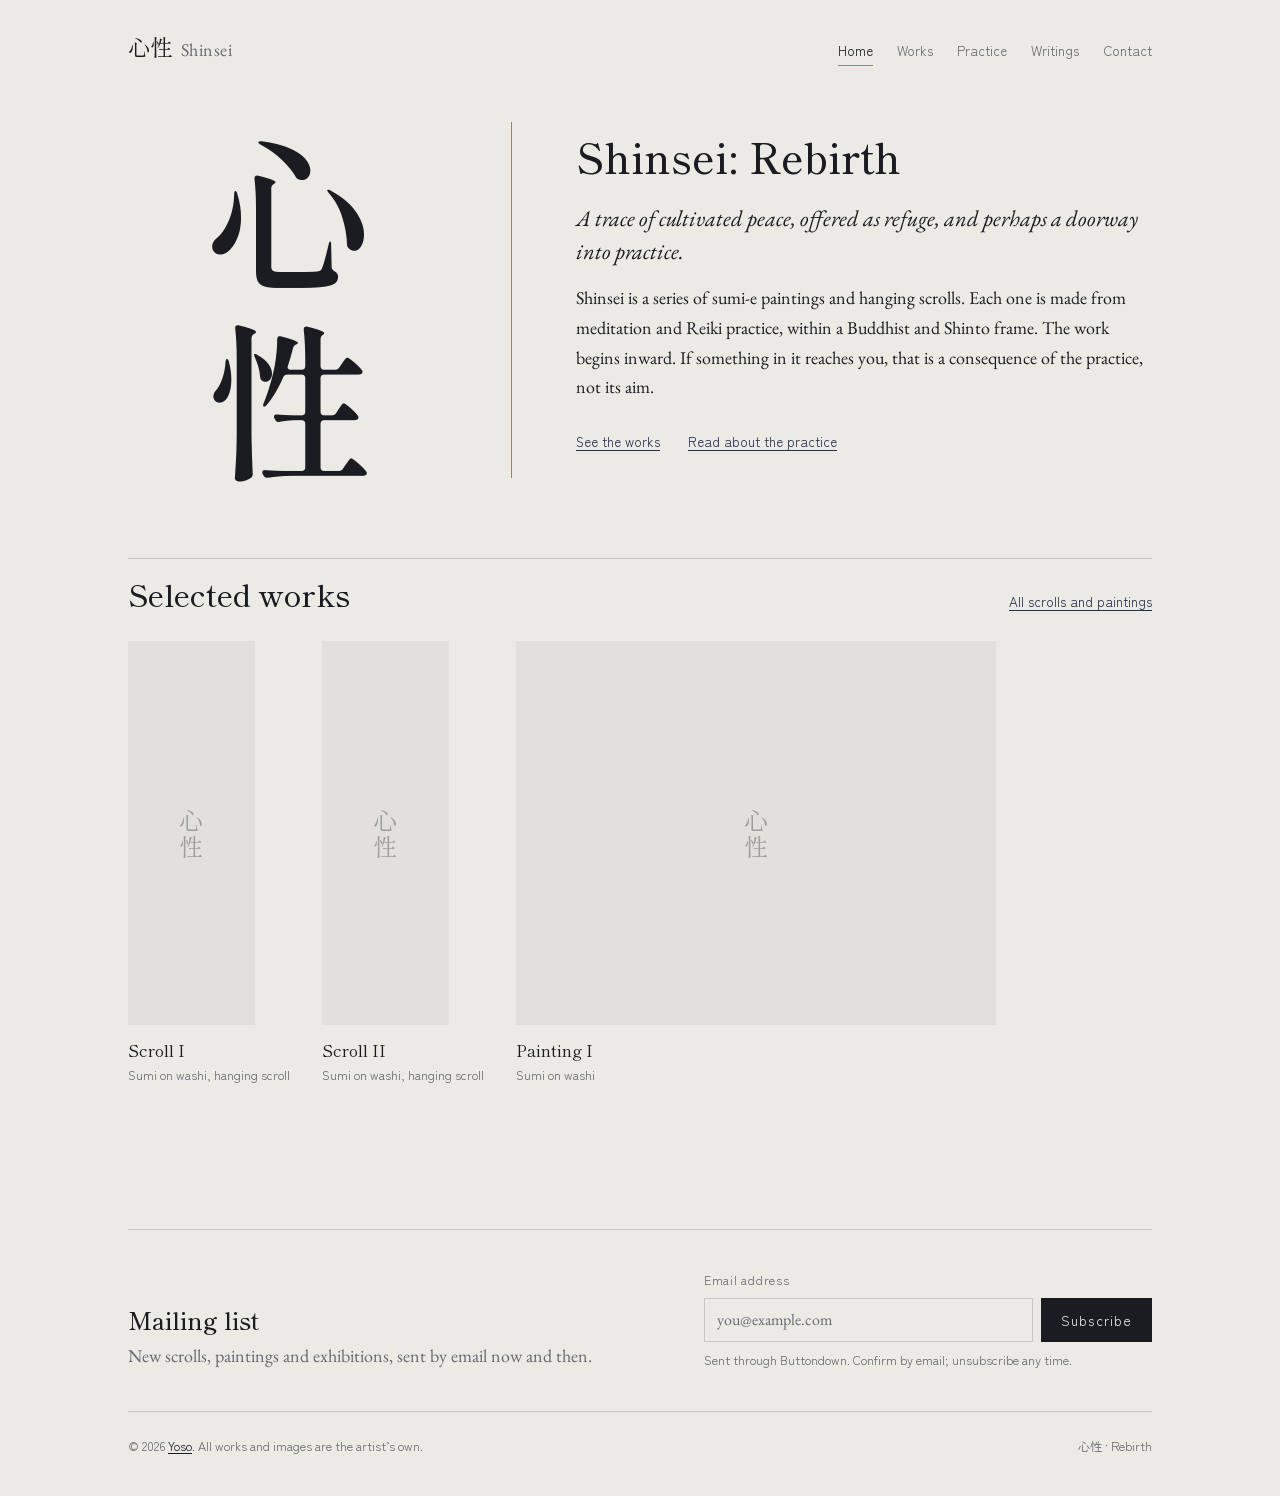
==== index.html @ e30cd028 "Mailing list: add a sign-up form to every page (tagged shinsei) Co-Authored-By: Claude Opus 5.5 <nor" ====
<!doctype html>
<html lang="en">
<head>
<meta charset="utf-8">
<meta name="viewport" content="width=device-width, initial-scale=1, viewport-fit=cover">
<title>Shinsei 心性</title>
<meta name="claude:viewport-fit-sides" content="cover">
<meta name="description" content="Shinsei 心性: sumi-e paintings and hanging scrolls by Yoso, made as a trace of meditation practice.">
<meta property="og:title" content="Shinsei 心性">
<meta property="og:description" content="Shinsei 心性: sumi-e paintings and hanging scrolls by Yoso, made as a trace of meditation practice.">
<link rel="icon" href="assets/favicon.svg" type="image/svg+xml">
<link rel="preconnect" href="https://fonts.googleapis.com">
<link rel="preconnect" href="https://fonts.gstatic.com" crossorigin>
<link rel="stylesheet" href="https://fonts.googleapis.com/css2?family=EB+Garamond:ital,wght@0,400;0,500;1,400&family=Shippori+Mincho+B1:wght@500;600&family=Zen+Kaku+Gothic+New:wght@400&display=swap">
<link rel="stylesheet" href="assets/site.css">
</head>
<body>
<div class="page">
<header class="site-header">
  <a class="mark" href="index.html">心性<span>Shinsei</span></a>
  <nav class="site-nav" aria-label="Main">
<a href="index.html" aria-current="page">Home</a>
<a href="works.html">Works</a>
<a href="practice.html">Practice</a>
<a href="writings.html">Writings</a>
<a href="contact.html">Contact</a>
  </nav>
</header>
<main>

<section class="hero" aria-labelledby="hero-title">
  <p class="hero-kanji" lang="ja" aria-label="心性"><span aria-hidden="true">心</span><span aria-hidden="true">性</span></p>
  <span class="kindei" aria-hidden="true"></span>
  <div class="hero-text">
    <h1 id="hero-title">Shinsei: Rebirth</h1>
    <p class="essence">A trace of cultivated peace, offered as refuge, and perhaps a doorway into practice.</p>
    <p>Shinsei is a series of sumi-e paintings and hanging scrolls. Each one is made from meditation and Reiki practice, within a Buddhist and Shinto frame. The work begins inward. If something in it reaches you, that is a consequence of the practice, not its aim.</p>
    <div class="hero-links">
      <a href="works.html">See the works</a>
      <a href="practice.html">Read about the practice</a>
    </div>
  </div>
</section>

<section class="section" aria-labelledby="selected">
  <div class="section-head">
    <h2 id="selected">Selected works</h2>
    <p><a href="works.html">All scrolls and paintings</a></p>
  </div>
  <div class="works-row" data-works="home"></div>
</section>

</main>
<!-- Mailing list: one Buttondown list for all Yoso sites; the hidden tag records that the sign-up came from Shinsei. -->
<section class="mailing-list" aria-labelledby="list-h">
  <div>
    <h2 id="list-h">Mailing list</h2>
    <p>New scrolls, paintings and exhibitions, sent by email now and then.</p>
  </div>
  <form action="https://buttondown.com/api/emails/embed-subscribe/yoso" method="post" target="_blank">
    <label for="list-email">Email address</label>
    <div class="list-row">
      <input id="list-email" name="email" type="email" autocomplete="email" placeholder="you@example.com" required>
      <button type="submit">Subscribe</button>
    </div>
    <input type="hidden" name="tag" value="shinsei">
    <input type="hidden" name="embed" value="1">
    <p class="list-note">Sent through Buttondown. Confirm by email; unsubscribe any time.</p>
  </form>
</section>
<footer class="site-footer">
  <p>&copy; 2026 <a class="hub-link" href="https://hub.yoso.one">Yoso</a>. All works and images are the artist&rsquo;s own.</p>
  <p>心性 &middot; Rebirth</p>
</footer>
</div>
<dialog class="viewer" id="viewer" aria-label="Work viewer">
  <div class="viewer-inner">
    <button type="button" class="viewer-close">Close</button>
    <div class="viewer-stage"></div>
    <div class="viewer-caption">
      <span class="work-title"></span>
      <p class="viewer-meta"></p>
      <p class="viewer-note" hidden></p>
    </div>
  </div>
</dialog>
<script src="assets/works.js"></script>
<script src="assets/gallery.js"></script>
</body>
</html>
---- assets/site.css ----
/* Shinsei 心性 — site styles
   Layout: one narrow reading column on washi, set off-centre; the home page
   opens with 心性 hung vertically like a scroll, with a single gold line beside it. */

:root {
  /* Light: sumi on washi. Gold appears only as a single line. */
  --washi: #ebeae5;        /* page ground, cool kōzo white */
  --washi-deep: #e1e0da;   /* image mounts, placeholders */
  --sumi: #1b1c21;         /* text, blue-black seiboku */
  --usuzumi: #66686f;      /* secondary text */
  --usuzumi-faint: #c8c8c2;/* rules */
  --kon: #24304d;          /* indigo, links */
  --kin: #a9873a;          /* gold line */

  --font-display: "Shippori Mincho B1", "Hiragino Mincho ProN", "Yu Mincho", serif;
  --font-body: "EB Garamond", "Garamond", "Times New Roman", serif;
  --font-small: "Zen Kaku Gothic New", "Hiragino Sans", "Yu Gothic", system-ui, sans-serif;

  --step--1: 0.84rem;
  --step-0: 1.125rem;
  --step-1: 1.4rem;
  --step-2: 1.9rem;
  --step-3: 2.6rem;

  --measure: 36rem;
  --gutter-l: max(16px, env(safe-area-inset-left, 0px));
  --gutter-r: max(16px, env(safe-area-inset-right, 0px));
  color-scheme: light;
}

/* Dark: konshi kindei — gold on indigo night. */
@media (prefers-color-scheme: dark) {
  :root:not([data-theme="light"]) {
    --washi: #131a2b; --washi-deep: #1a2236; --sumi: #e5e1d5; --usuzumi: #9aa0ad;
    --usuzumi-faint: #2d3651; --kon: #c9b27a; --kin: #c9a55a; color-scheme: dark;
  }
}
:root[data-theme="dark"] {
  --washi: #131a2b; --washi-deep: #1a2236; --sumi: #e5e1d5; --usuzumi: #9aa0ad;
  --usuzumi-faint: #2d3651; --kon: #c9b27a; --kin: #c9a55a; color-scheme: dark;
}

*, *::before, *::after { box-sizing: border-box; }

html { -webkit-text-size-adjust: 100%; }

body {
  margin: 0;
  background: var(--washi);
  color: var(--sumi);
  font-family: var(--font-body);
  font-size: var(--step-0);
  line-height: 1.65;
  padding-left: var(--gutter-l);
  padding-right: var(--gutter-r);
}

img { max-width: 100%; height: auto; display: block; }

a { color: var(--kon); text-decoration-thickness: 1px; text-underline-offset: 0.2em; }
a:hover { text-decoration-color: var(--kin); }
:focus-visible { outline: 2px solid var(--kin); outline-offset: 3px; }

h1, h2, h3 { font-family: var(--font-display); font-weight: 500; line-height: 1.25; text-wrap: balance; margin: 0; }

.page { max-width: 64rem; margin: 0 auto; }

/* Header */
.site-header {
  display: flex; flex-wrap: wrap; align-items: baseline; justify-content: space-between;
  gap: 0.75rem 2rem; padding-block: 1.75rem 0;
}
.mark { font-family: var(--font-display); font-size: var(--step-1); color: var(--sumi); text-decoration: none; letter-spacing: 0.02em; }
.mark span { font-family: var(--font-body); font-size: var(--step-0); color: var(--usuzumi); margin-left: 0.5rem; }
.site-nav { display: flex; flex-wrap: wrap; gap: 0.4rem 1.5rem; font-family: var(--font-small); font-size: var(--step--1); }
.site-nav a { color: var(--usuzumi); text-decoration: none; padding-block: 0.25rem; }
.site-nav a:hover, .site-nav a[aria-current="page"] { color: var(--sumi); }
.site-nav a[aria-current="page"] { border-bottom: 1px solid var(--kin); }

main { padding-block: 3.5rem 5rem; }

/* Home hero: the scroll */
.hero {
  display: grid;
  grid-template-columns: auto 1px minmax(0, var(--measure));
  gap: clamp(1.25rem, 5vw, 4rem);
  align-items: start;
  padding-left: clamp(0rem, 6vw, 5rem);
}
.hero-kanji {
  display: flex; flex-direction: column; gap: 0.12em;
  font-family: var(--font-display);
  font-weight: 600;
  font-size: clamp(5rem, 15vw, 10.5rem);
  line-height: 1;
  margin: 0;
  color: var(--sumi);
}
.kindei {
  width: 1px; align-self: stretch; background: var(--kin);
  transform-origin: top; animation: draw 2.4s cubic-bezier(.4,0,.2,1) both;
}
@keyframes draw { from { transform: scaleY(0); } to { transform: scaleY(1); } }
@media (prefers-reduced-motion: reduce) { .kindei { animation: none; } }

.hero-text { padding-top: 0.5rem; min-width: 0; }
.hero-text h1 { font-size: var(--step-3); margin-bottom: 1.25rem; }
.essence { font-style: italic; font-size: var(--step-1); line-height: 1.45; color: var(--sumi); margin: 0 0 1.5rem; }
.hero-text p { margin: 0 0 1rem; }
.hero-links { display: flex; flex-wrap: wrap; gap: 0.5rem 1.75rem; margin-top: 1.75rem; font-family: var(--font-small); font-size: var(--step--1); }

@media (max-width: 560px) {
  .hero { grid-template-columns: auto 1px minmax(0, 1fr); padding-left: 0; gap: 1rem; }
  .hero-kanji { font-size: 4.5rem; }
  .hero-text h1 { font-size: var(--step-2); }
  .essence { font-size: 1.2rem; }
}

/* Sections */
.section { margin-top: 5rem; }
.section-head { display: flex; flex-wrap: wrap; align-items: baseline; justify-content: space-between; gap: 0.5rem 2rem; margin-bottom: 1.75rem; border-top: 1px solid var(--usuzumi-faint); padding-top: 1rem; }
.section-head h2 { font-size: var(--step-2); }
.section-head h2 .ja { font-size: var(--step-0); color: var(--usuzumi); margin-left: 0.6rem; font-weight: 400; }
.section-head p { margin: 0; color: var(--usuzumi); font-size: var(--step--1); font-family: var(--font-small); }

.prose { max-width: var(--measure); }
.prose p { margin: 0 0 1.1rem; }
.prose h2 { font-size: var(--step-2); margin: 3rem 0 1rem; }
.prose h3 { font-size: var(--step-1); margin: 2.25rem 0 0.75rem; }
.page-title { font-size: var(--step-3); margin-bottom: 0.5rem; }
.page-sub { color: var(--usuzumi); font-family: var(--font-small); font-size: var(--step--1); margin: 0 0 3rem; }
.lede { font-size: var(--step-1); line-height: 1.5; font-style: italic; }

/* Works */
.works { display: grid; gap: 2.5rem 1.75rem; align-items: end; }
.works--scrolls { grid-template-columns: repeat(auto-fill, minmax(min(100%, 9.5rem), 1fr)); }
.works--paintings { grid-template-columns: repeat(auto-fill, minmax(min(100%, 15rem), 1fr)); }
.work { margin: 0; min-width: 0; }
.work button {
  all: unset; display: block; width: 100%; cursor: zoom-in;
}
.work button:focus-visible { outline: 2px solid var(--kin); outline-offset: 4px; }
.work-frame { background: var(--washi-deep); max-width: 100%; display: grid; place-items: center; overflow: hidden; }
.work-frame img { width: 100%; height: 100%; object-fit: cover; }
.placeholder { display: flex; flex-direction: column; line-height: 1.1; font-family: var(--font-display); color: var(--usuzumi); font-size: 1.5rem; opacity: 0.55; }

/* Home: one row at a fixed height, widths follow each work's proportions */
.works-row { display: flex; flex-wrap: wrap; align-items: flex-end; gap: 2.5rem 2rem; }
.works-row .work { flex: 0 1 auto; max-width: 100%; }
.works-row .work-frame { height: clamp(15rem, 34vw, 24rem); width: auto; }
.work figcaption { margin-top: 0.75rem; display: grid; gap: 0.1rem; }
.work-title { font-family: var(--font-display); font-size: 1.02rem; }
.work-meta { font-family: var(--font-small); font-size: 0.78rem; color: var(--usuzumi); line-height: 1.5; }

/* Viewer */
.viewer {
  border: 0; padding: 0; margin: 0; width: 100%; max-width: 100%; height: 100%; max-height: 100%;
  background: var(--washi); color: var(--sumi);
}
.viewer::backdrop { background: var(--washi); }
.viewer-inner {
  display: grid; grid-template-rows: auto 1fr auto; height: 100%; gap: 1rem;
  padding: calc(1rem + env(safe-area-inset-top, 0px)) var(--gutter-r) calc(1.25rem + env(safe-area-inset-bottom, 0px)) var(--gutter-l);
}
.viewer-close {
  justify-self: end; font-family: var(--font-small); font-size: var(--step--1);
  background: none; border: 1px solid var(--usuzumi-faint); color: var(--sumi); padding: 0.4rem 0.9rem; cursor: pointer;
}
.viewer-stage { min-height: 0; display: grid; place-items: center; }
.viewer-stage img { max-height: 100%; width: auto; max-width: 100%; object-fit: contain; }
.viewer-stage .work-frame { height: 100%; max-height: 70vh; }
.viewer-caption { text-align: center; }
.viewer-caption .work-title { font-size: var(--step-1); }
.viewer-caption p { margin: 0.35rem auto 0; max-width: var(--measure); font-size: 1rem; color: var(--usuzumi); }

/* Writings list */
.writings { list-style: none; margin: 0; padding: 0; display: grid; gap: 2.75rem; max-width: 44rem; }
.writings li { display: grid; gap: 0.4rem; }
.writings h3 { font-size: var(--step-1); }
.writings h3 .ja { color: var(--usuzumi); font-size: var(--step-0); margin-left: 0.4rem; }
.writings p { margin: 0; }
.status { font-family: var(--font-small); font-size: 0.78rem; color: var(--usuzumi); }

/* Contact */
.contact-list { display: grid; grid-template-columns: max-content minmax(0, 1fr); gap: 0.6rem 2rem; margin: 0; }
.contact-list dt { font-family: var(--font-small); font-size: var(--step--1); color: var(--usuzumi); padding-top: 0.2rem; }
.contact-list dd { margin: 0; overflow-wrap: anywhere; }
@media (max-width: 480px) { .contact-list { grid-template-columns: 1fr; gap: 0.1rem; } .contact-list dd { margin-bottom: 0.9rem; } }

/* Footer */
.site-footer {
  border-top: 1px solid var(--usuzumi-faint); padding-block: 1.5rem 2.5rem;
  display: flex; flex-wrap: wrap; justify-content: space-between; gap: 0.5rem 2rem;
  font-family: var(--font-small); font-size: 0.78rem; color: var(--usuzumi);
}
.site-footer p { margin: 0; }
.hub-link { color: var(--sumi); }

/* Mailing list (same on every page) */
.mailing-list {
  display: flex; flex-wrap: wrap; gap: 1.25rem 3rem; align-items: end; justify-content: space-between;
  margin-top: 4rem; padding-block: 2.5rem; border-top: 1px solid var(--usuzumi-faint);
}
.mailing-list > div { flex: 1 1 16rem; }
.mailing-list h2 { margin: 0 0 0.4rem; font-family: var(--font-display); font-weight: 500; font-size: 1.5rem; }
.mailing-list p { margin: 0; color: var(--usuzumi); }
.mailing-list form { flex: 1 1 20rem; max-width: 28rem; display: grid; gap: 0.5rem; }
.mailing-list label { font-family: var(--font-small); font-size: 0.78rem; letter-spacing: 0.06em; color: var(--usuzumi); }
.list-row { display: flex; flex-wrap: wrap; gap: 0.5rem; }
.list-row input {
  flex: 1 1 12rem; min-width: 0; min-height: 44px; padding: 0 0.75rem;
  font: inherit; font-size: 1rem; color: var(--sumi); background: transparent;
  border: 1px solid var(--usuzumi-faint);
}
.list-row input::placeholder { color: var(--usuzumi); }
.list-row input:focus-visible { border-color: var(--kin); }
.list-row button {
  min-height: 44px; padding: 0 1.25rem; cursor: pointer;
  font-family: var(--font-small); font-size: 0.85rem; letter-spacing: 0.08em;
  color: var(--washi); background: var(--sumi); border: 0;
}
.list-row button:hover { background: var(--kon); }
.mailing-list .list-note { font-family: var(--font-small); font-size: 0.78rem; }
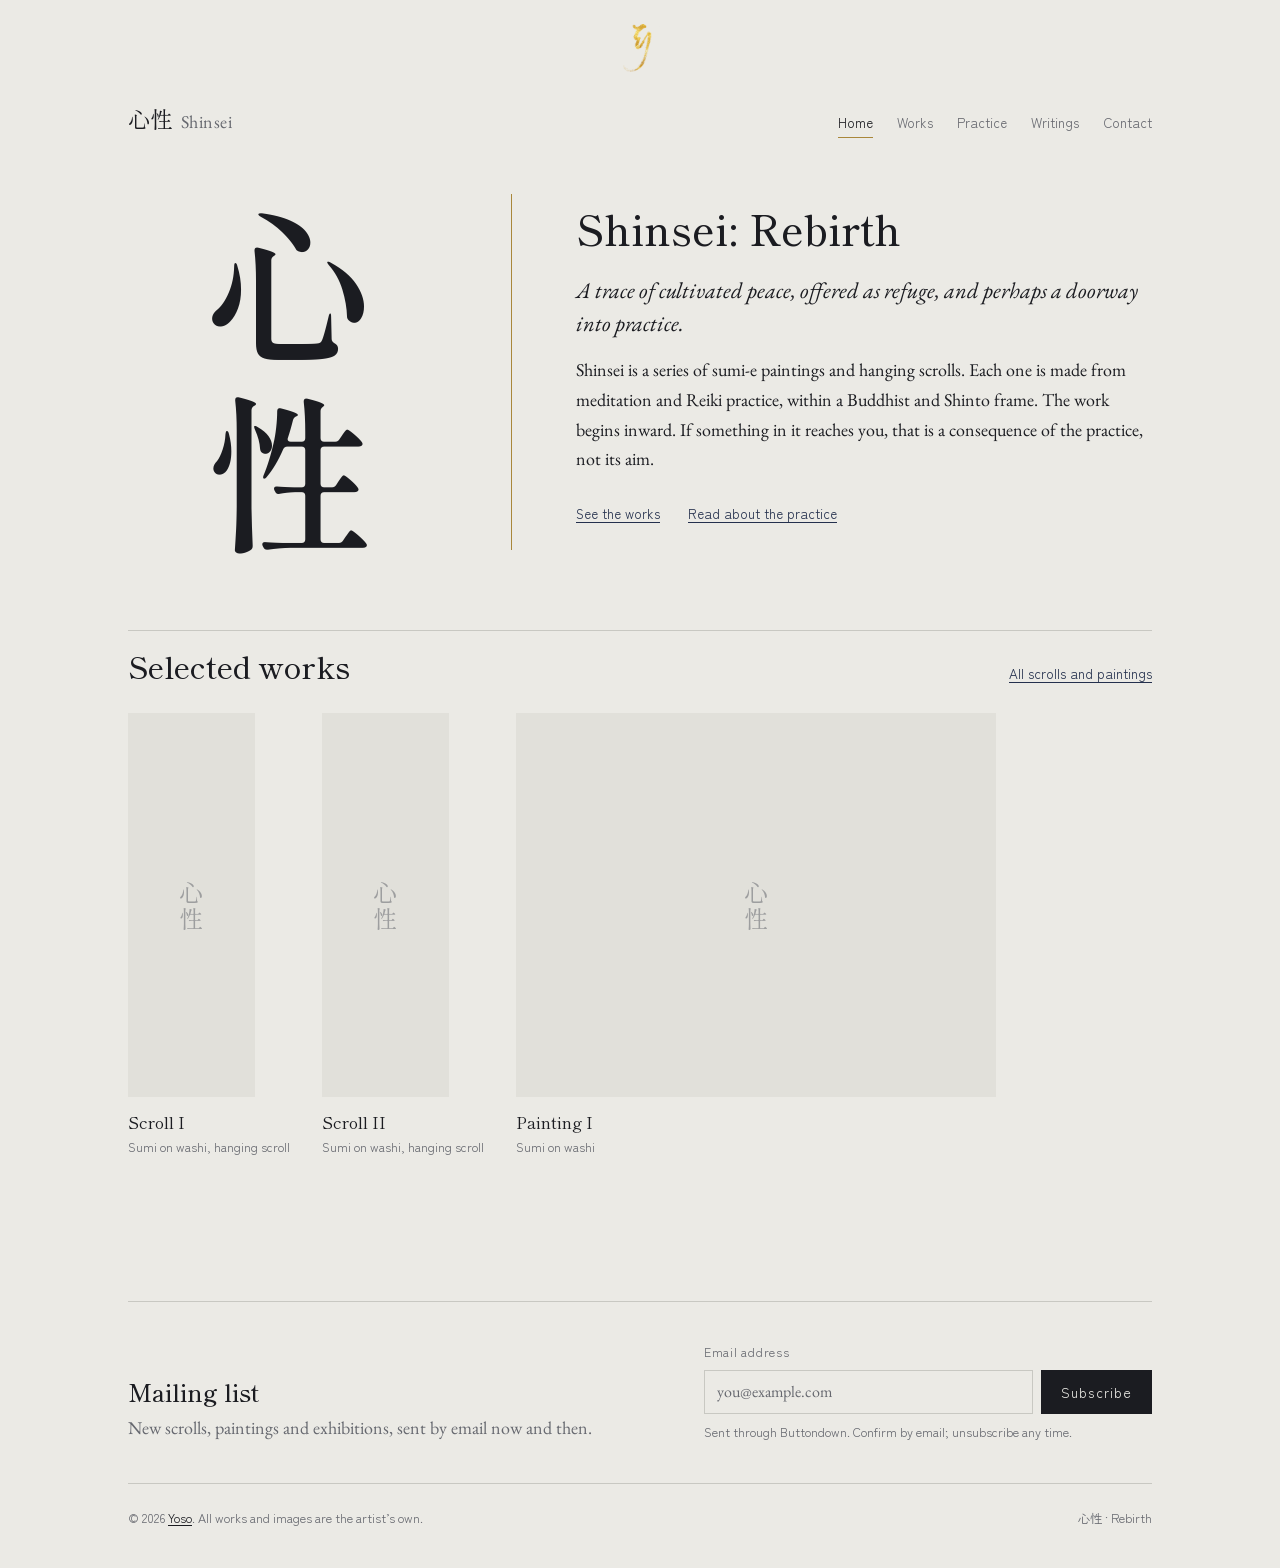
==== commit 1a580b65: "Family mark: gold kanji centred at the top of every page, linking to the hub Co-Authored-By: Claude " ====
--- a/index.html
+++ b/index.html
@@ -16,6 +16,7 @@
 </head>
 <body>
 <div class="page">
+<a class="family-mark" href="https://hub.yoso.one"><img src="images/yoso-mark.png" alt="Yoso" width="48" height="48"></a>
 <header class="site-header">
   <a class="mark" href="index.html">心性<span>Shinsei</span></a>
   <nav class="site-nav" aria-label="Main">
--- a/assets/site.css
+++ b/assets/site.css
@@ -221,3 +221,8 @@
 }
 .list-row button:hover { background: var(--kon); }
 .mailing-list .list-note { font-family: var(--font-small); font-size: 0.78rem; }
+
+/* Family mark: centred at the top of every Yoso site, linking to the hub */
+.family-mark { display: block; width: 48px; margin: 1.5rem auto 0; line-height: 0; }
+.family-mark img { display: block; width: 48px; height: 48px; }
+.family-mark:focus-visible { outline: 2px solid var(--kin); outline-offset: 4px; }
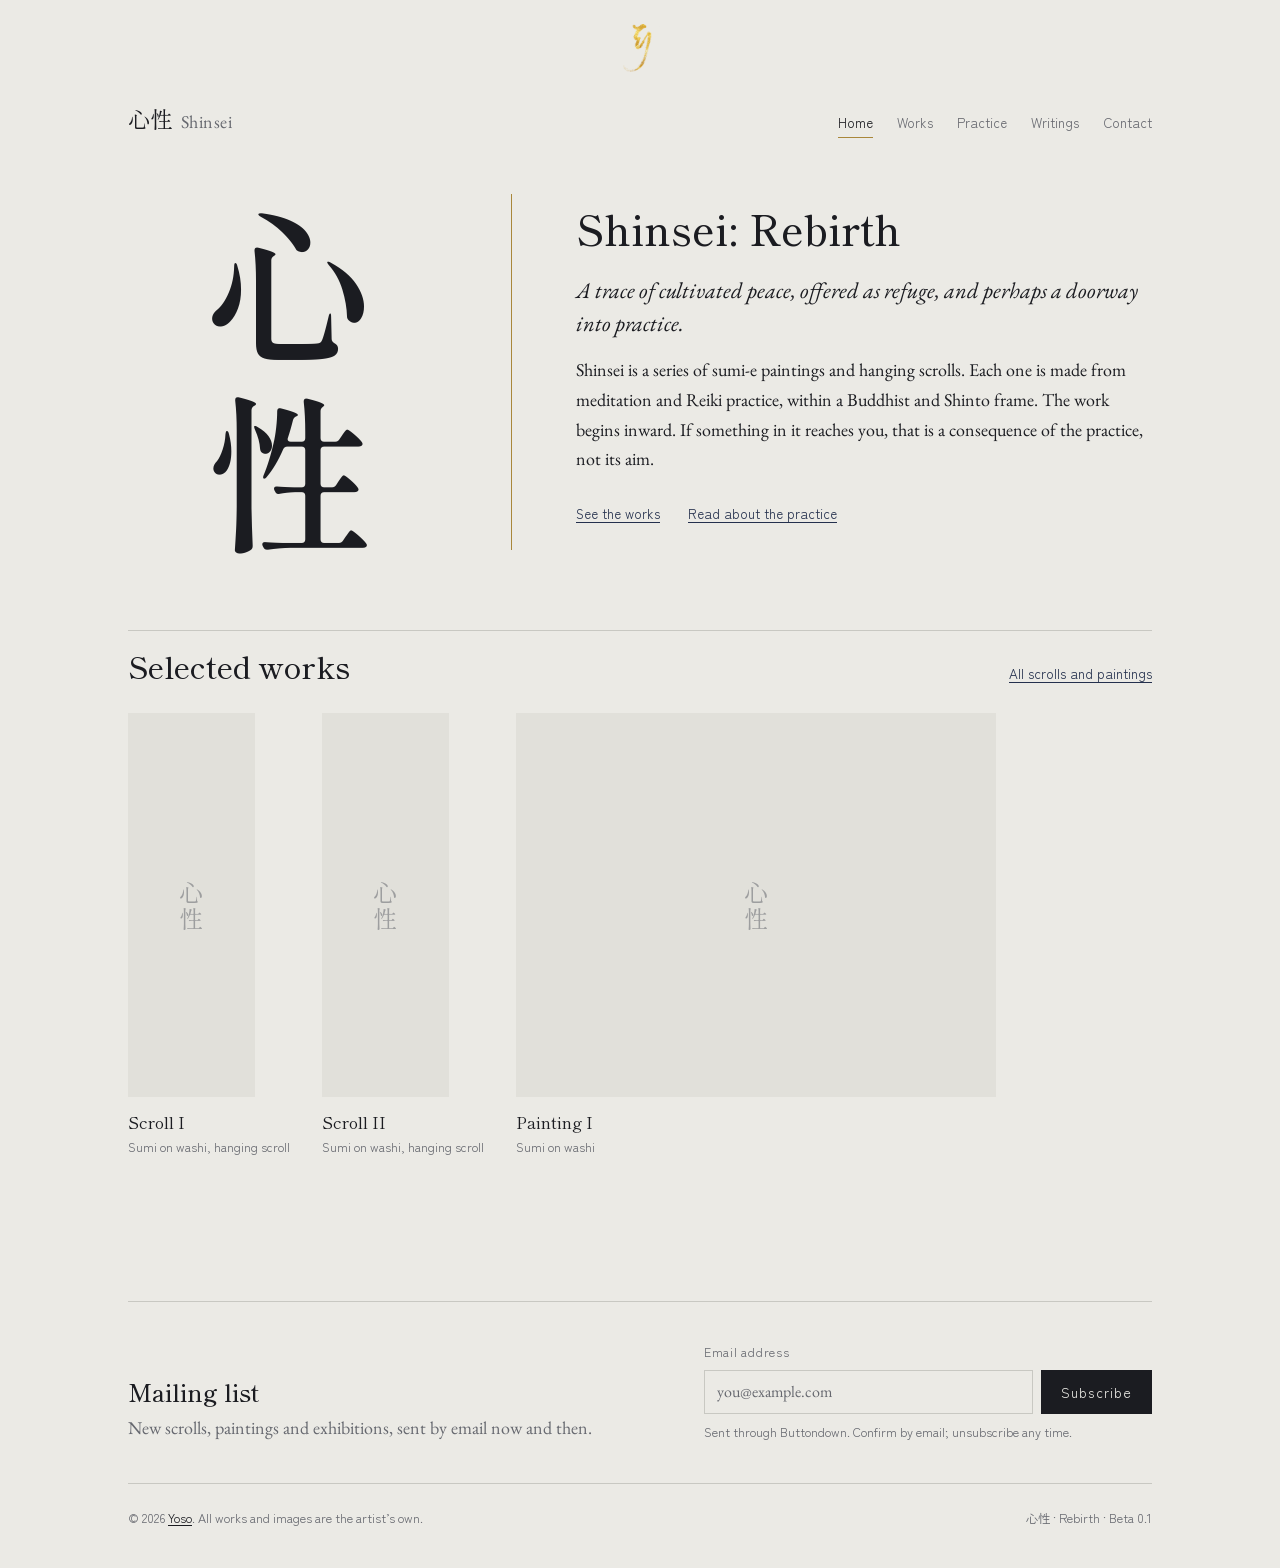
==== commit f3c53a6c: "Beta 0.1: show the beta number in every footer Adds VERSION, release.py (moves the number up, runs t" ====
--- a/index.html
+++ b/index.html
@@ -71,7 +71,7 @@
 </section>
 <footer class="site-footer">
   <p>&copy; 2026 <a class="hub-link" href="https://hub.yoso.one">Yoso</a>. All works and images are the artist&rsquo;s own.</p>
-  <p>心性 &middot; Rebirth</p>
+  <p>心性 &middot; Rebirth &middot; <span class="version" data-version>Beta 0.1</span></p>
 </footer>
 </div>
 <dialog class="viewer" id="viewer" aria-label="Work viewer">
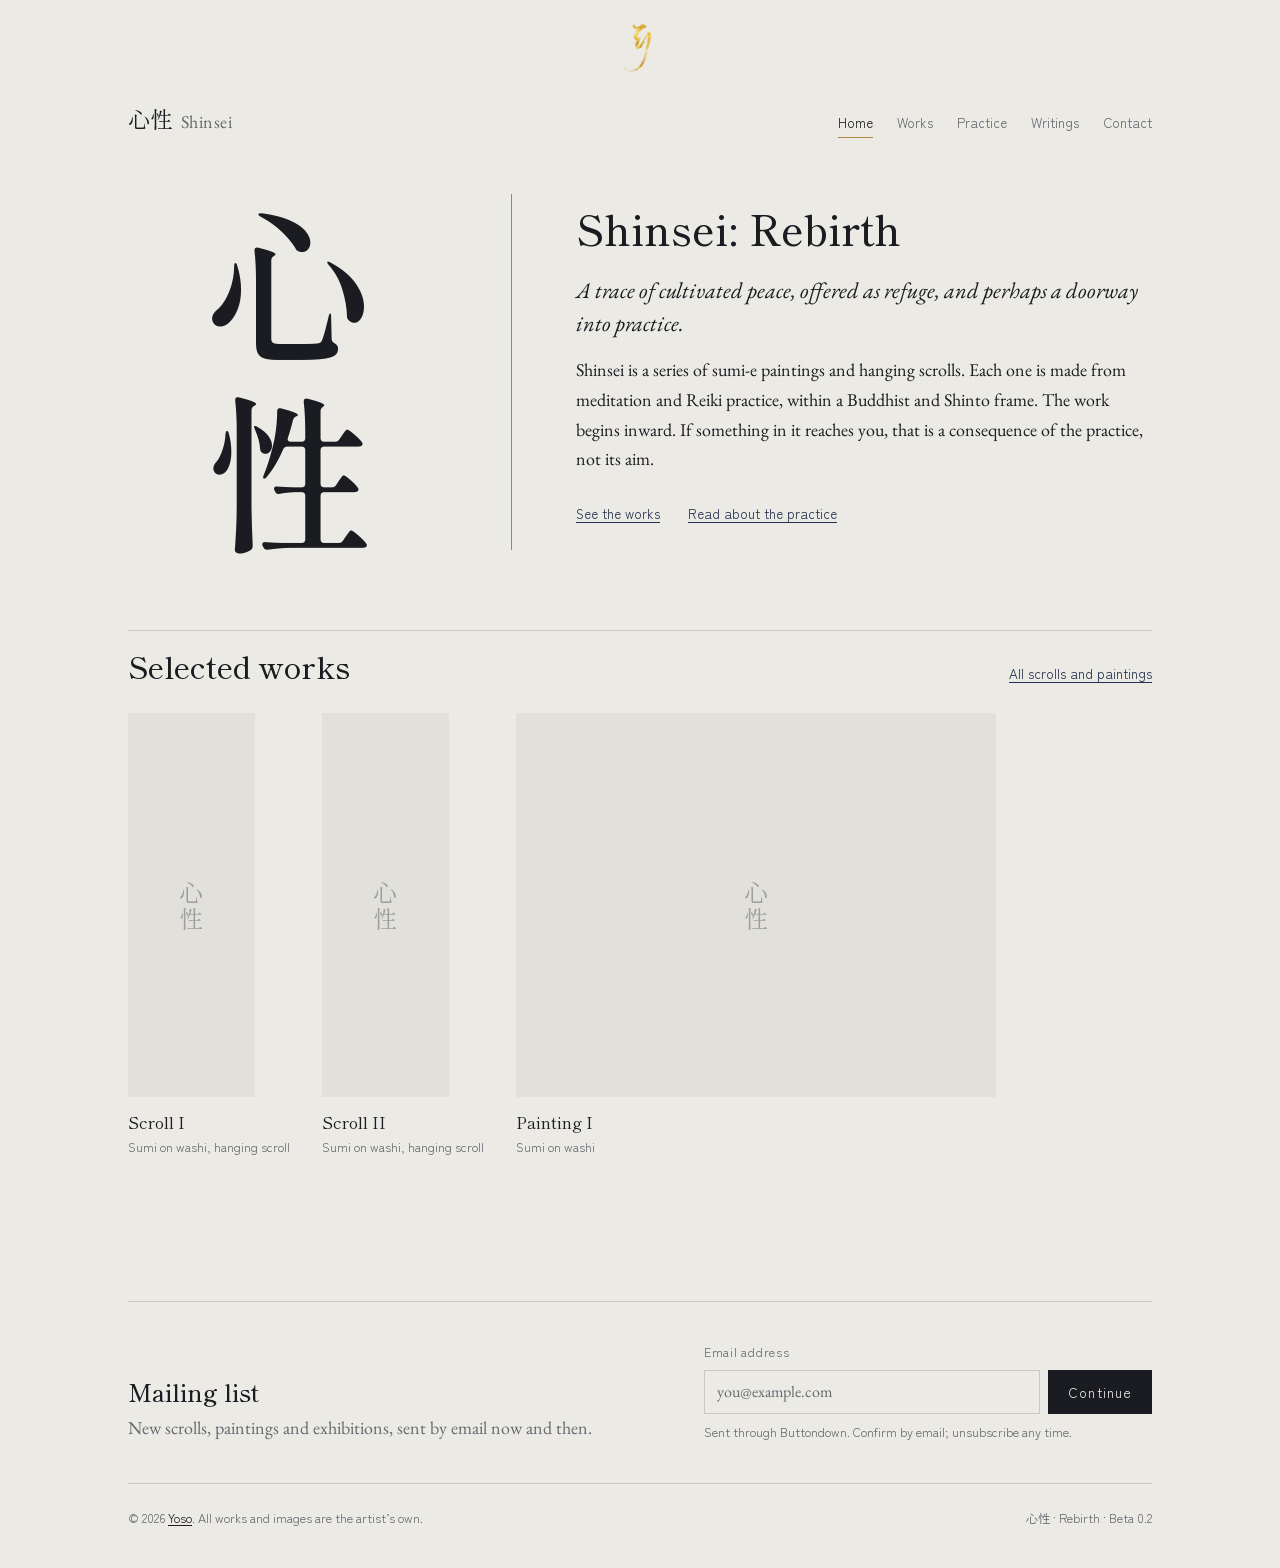
==== commit e3db3397: "Beta 0.2: Readers choose their newsletters after entering their email The sign-up form now has two s" ====
--- a/index.html
+++ b/index.html
@@ -52,7 +52,7 @@
 </section>
 
 </main>
-<!-- Mailing list: one Buttondown list for all Yoso sites; the hidden tag records that the sign-up came from Shinsei. -->
+<!-- Mailing list: one Buttondown list for all Yoso sites; readers choose their newsletters, each one a tag. -->
 <section class="mailing-list" aria-labelledby="list-h">
   <div>
     <h2 id="list-h">Mailing list</h2>
@@ -64,14 +64,22 @@
       <input id="list-email" name="email" type="email" autocomplete="email" placeholder="you@example.com" required>
       <button type="submit">Subscribe</button>
     </div>
-    <input type="hidden" name="tag" value="shinsei">
+    <!-- Newsletter choice: each ticked box becomes a Buttondown tag. Shown after the email step by assets/list-choice.js. -->
+    <fieldset class="list-choice" data-list-choice>
+      <legend>Which newsletters would you like?</legend>
+      <label class="lc-box"><input type="checkbox" name="tag" value="one"><span><span class="lc-name">The Vault</span><span class="lc-desc">Notes, essays and research from one.yoso.one</span></span></label>
+      <label class="lc-box"><input type="checkbox" name="tag" value="yosokuro"><span><span class="lc-name">Yosokuro</span><span class="lc-desc">Black-and-white photographs of Japan</span></span></label>
+      <label class="lc-box"><input type="checkbox" name="tag" value="shinsei" checked><span><span class="lc-name">Shinsei</span><span class="lc-desc">New paintings, scrolls and exhibitions</span></span></label>
+      <label class="lc-box"><input type="checkbox" name="tag" value="river"><span><span class="lc-name">River</span><span class="lc-desc">New short texts</span></span></label>
+      <label class="lc-box"><input type="checkbox" name="tag" value="on"><span><span class="lc-name">On</span><span class="lc-desc">Each numbered issue of the magazine</span></span></label>
+    </fieldset>
     <input type="hidden" name="embed" value="1">
     <p class="list-note">Sent through Buttondown. Confirm by email; unsubscribe any time.</p>
   </form>
 </section>
 <footer class="site-footer">
   <p>&copy; 2026 <a class="hub-link" href="https://hub.yoso.one">Yoso</a>. All works and images are the artist&rsquo;s own.</p>
-  <p>心性 &middot; Rebirth &middot; <span class="version" data-version>Beta 0.1</span></p>
+  <p>心性 &middot; Rebirth &middot; <span class="version" data-version>Beta 0.2</span></p>
 </footer>
 </div>
 <dialog class="viewer" id="viewer" aria-label="Work viewer">
@@ -87,5 +95,6 @@
 </dialog>
 <script src="assets/works.js"></script>
 <script src="assets/gallery.js"></script>
+<script src="assets/list-choice.js" defer></script>
 </body>
 </html>
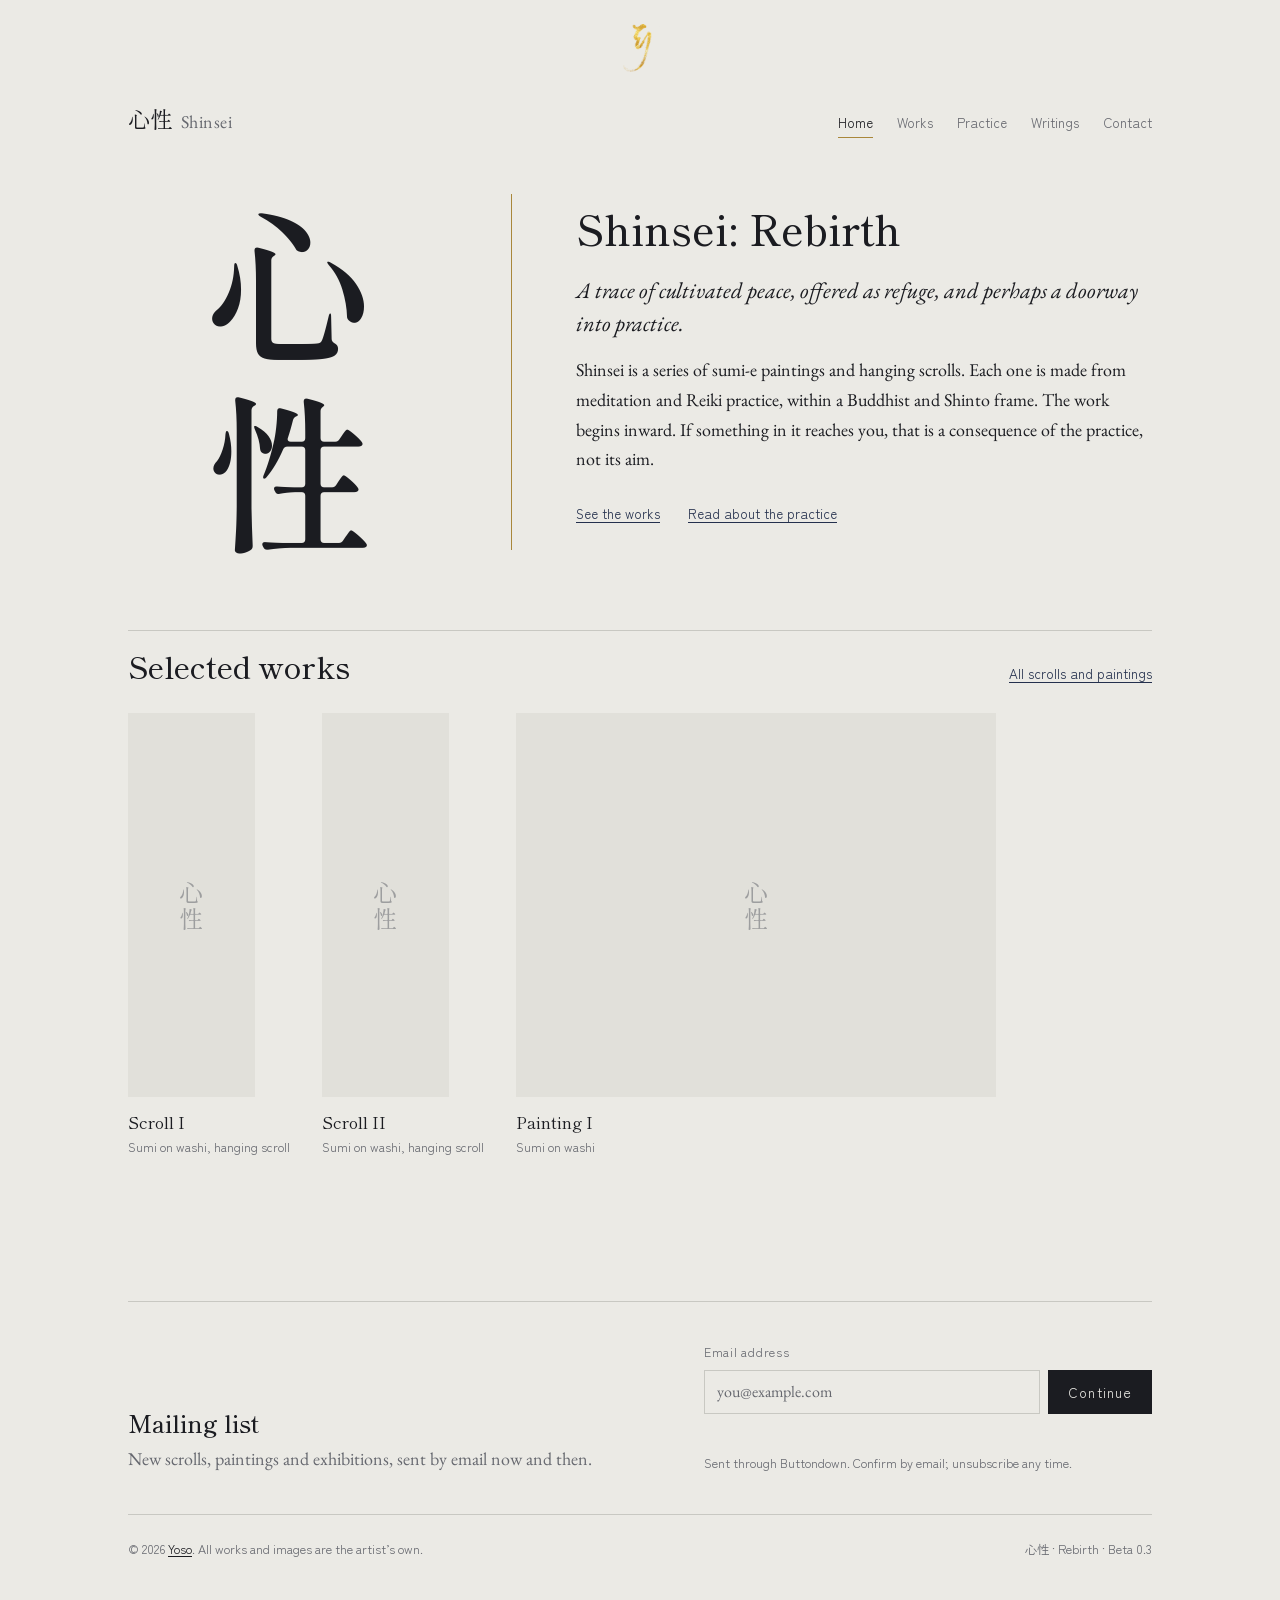
==== commit d00b45c7: "Beta 0.3: Sign-ups without a new tab Mailing-list form signs up through the Yoso forms Worker (forms" ====
--- a/index.html
+++ b/index.html
@@ -79,7 +79,7 @@
 </section>
 <footer class="site-footer">
   <p>&copy; 2026 <a class="hub-link" href="https://hub.yoso.one">Yoso</a>. All works and images are the artist&rsquo;s own.</p>
-  <p>心性 &middot; Rebirth &middot; <span class="version" data-version>Beta 0.2</span></p>
+  <p>心性 &middot; Rebirth &middot; <span class="version" data-version>Beta 0.3</span></p>
 </footer>
 </div>
 <dialog class="viewer" id="viewer" aria-label="Work viewer">
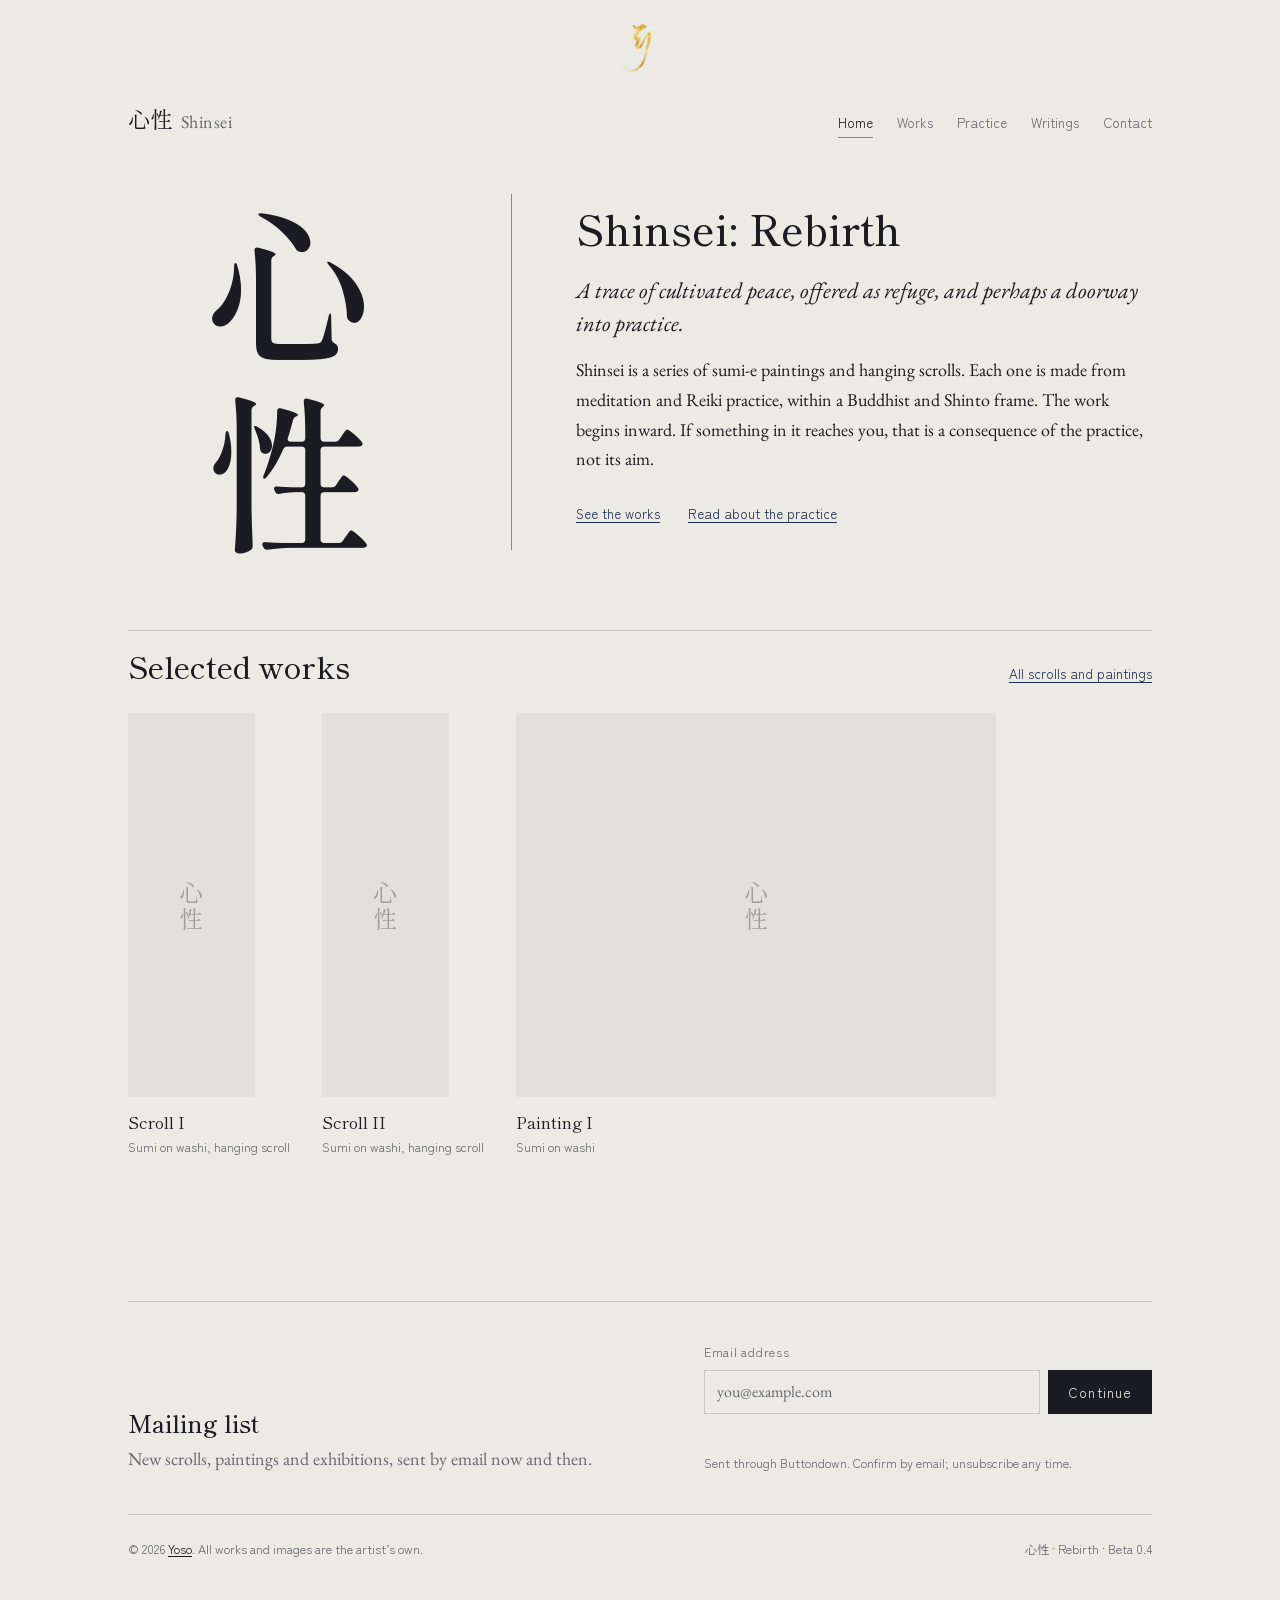
==== commit 99d31b6f: "Beta 0.4: Contact form Co-Authored-By: Claude Opus 5.5 <noreply@anthropic.com> Claude-Session: https" ====
--- a/index.html
+++ b/index.html
@@ -79,7 +79,7 @@
 </section>
 <footer class="site-footer">
   <p>&copy; 2026 <a class="hub-link" href="https://hub.yoso.one">Yoso</a>. All works and images are the artist&rsquo;s own.</p>
-  <p>心性 &middot; Rebirth &middot; <span class="version" data-version>Beta 0.3</span></p>
+  <p>心性 &middot; Rebirth &middot; <span class="version" data-version>Beta 0.4</span></p>
 </footer>
 </div>
 <dialog class="viewer" id="viewer" aria-label="Work viewer">
--- a/assets/site.css
+++ b/assets/site.css
@@ -186,6 +186,38 @@
 .contact-list dt { font-family: var(--font-small); font-size: var(--step--1); color: var(--usuzumi); padding-top: 0.2rem; }
 .contact-list dd { margin: 0; overflow-wrap: anywhere; }
 @media (max-width: 480px) { .contact-list { grid-template-columns: 1fr; gap: 0.1rem; } .contact-list dd { margin-bottom: 0.9rem; } }
+
+/* Contact form (contact.html; sends through the Yoso forms Worker) */
+.contact-form { display: grid; gap: 1.1rem; margin-top: 2rem; }
+.contact-form label { display: block; margin-bottom: 0.35rem; font-family: var(--font-small); font-size: 0.78rem; letter-spacing: 0.06em; color: var(--usuzumi); }
+.contact-form .cf-opt { letter-spacing: 0; opacity: 0.8; }
+.cf-pair { display: grid; grid-template-columns: minmax(0, 1fr) minmax(0, 1fr); gap: 1.1rem; }
+.contact-form input:not([type=checkbox]), .contact-form select, .contact-form textarea {
+  display: block; width: 100%; min-height: 44px; padding: 0.55rem 0.75rem; border-radius: 0;
+  font: inherit; font-size: 1rem; color: var(--sumi); background: transparent;
+  border: 1px solid var(--usuzumi-faint);
+}
+.contact-form select { appearance: none; padding-right: 2.25rem;
+  background-image: linear-gradient(45deg, transparent 50%, var(--usuzumi) 50%), linear-gradient(135deg, var(--usuzumi) 50%, transparent 50%);
+  background-position: calc(100% - 1.1rem) 50%, calc(100% - 0.8rem) 50%; background-size: 5px 5px; background-repeat: no-repeat; }
+.contact-form select option { background: var(--washi); color: var(--sumi); }
+.contact-form textarea { min-height: 10rem; resize: vertical; line-height: 1.5; }
+.contact-form input:focus-visible, .contact-form select:focus-visible, .contact-form textarea:focus-visible { outline: 2px solid var(--kin); outline-offset: 2px; border-color: var(--kin); }
+.contact-form .cf-join { display: flex; align-items: flex-start; gap: 0.75rem; margin: 0; cursor: pointer;
+  font-family: var(--font-body); font-size: 1rem; letter-spacing: 0; color: var(--sumi); }
+.cf-join input { flex: none; width: 20px; height: 20px; margin: 0.2rem 0 0; accent-color: var(--sumi); }
+.cf-join input:focus-visible { outline: 2px solid var(--kin); outline-offset: 3px; }
+.cf-join small { display: block; font-family: var(--font-small); font-size: 0.78rem; color: var(--usuzumi); }
+.cf-hp { position: absolute; left: -9999px; width: 1px; height: 1px; overflow: hidden; }
+.cf-send { display: flex; flex-wrap: wrap; align-items: center; gap: 0.75rem 1.25rem; }
+.cf-send button { min-height: 44px; padding: 0 1.5rem; cursor: pointer; border: 0;
+  font-family: var(--font-small); font-size: 0.85rem; letter-spacing: 0.08em; color: var(--washi); background: var(--sumi); }
+.cf-send button:hover { background: var(--kon); }
+.cf-send button:focus-visible { outline: 2px solid var(--kin); outline-offset: 3px; }
+.cf-send button[disabled] { opacity: 0.55; cursor: wait; }
+#cfMsg { font-size: 1rem; }
+.cf-note { margin: 0; font-family: var(--font-small); font-size: 0.78rem; color: var(--usuzumi); }
+@media (max-width: 480px) { .cf-pair { grid-template-columns: minmax(0, 1fr); } }
 
 /* Footer */
 .site-footer {
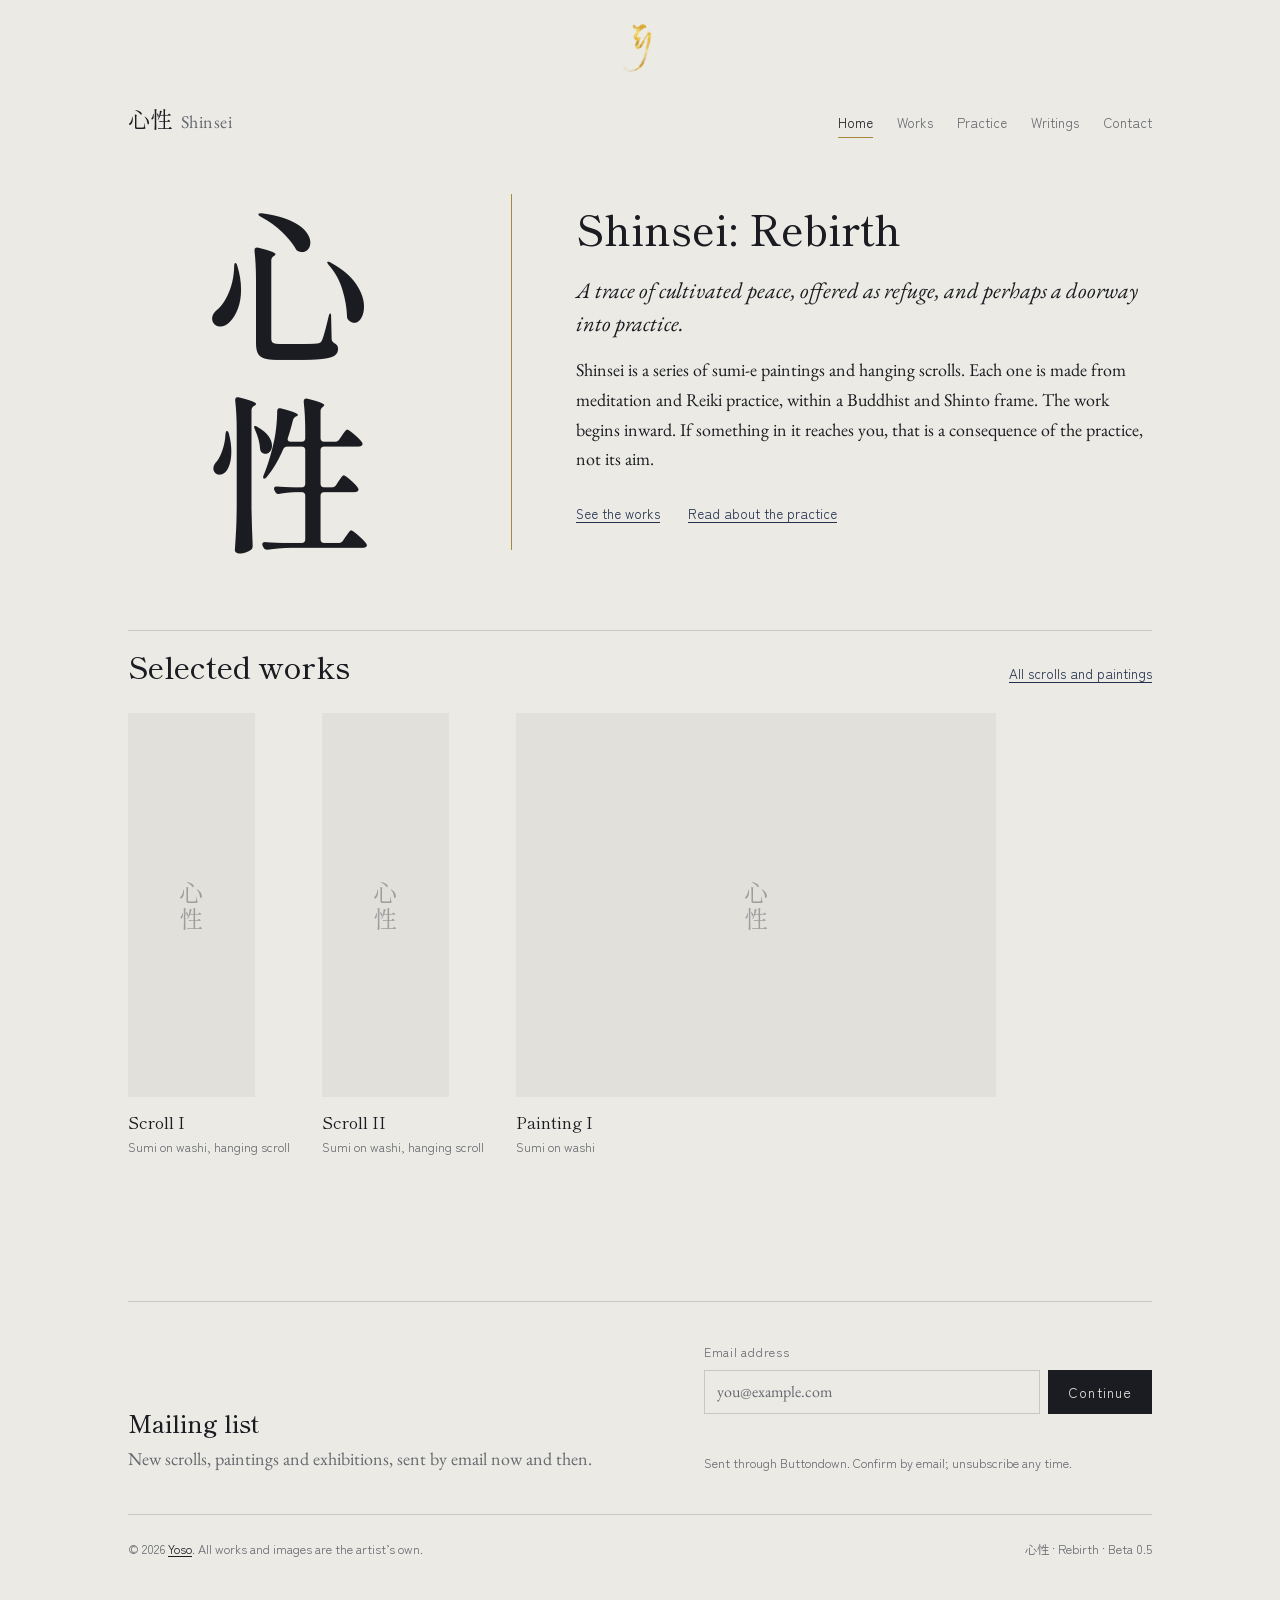
==== commit 6bb77f42: "Beta 0.5: visit counts through GoatCounter (assets/stats.js; no cookies, no personal data) Co-Author" ====
--- a/index.html
+++ b/index.html
@@ -79,7 +79,7 @@
 </section>
 <footer class="site-footer">
   <p>&copy; 2026 <a class="hub-link" href="https://hub.yoso.one">Yoso</a>. All works and images are the artist&rsquo;s own.</p>
-  <p>心性 &middot; Rebirth &middot; <span class="version" data-version>Beta 0.4</span></p>
+  <p>心性 &middot; Rebirth &middot; <span class="version" data-version>Beta 0.5</span></p>
 </footer>
 </div>
 <dialog class="viewer" id="viewer" aria-label="Work viewer">
@@ -96,5 +96,6 @@
 <script src="assets/works.js"></script>
 <script src="assets/gallery.js"></script>
 <script src="assets/list-choice.js" defer></script>
+<script src="assets/stats.js" defer></script>
 </body>
 </html>
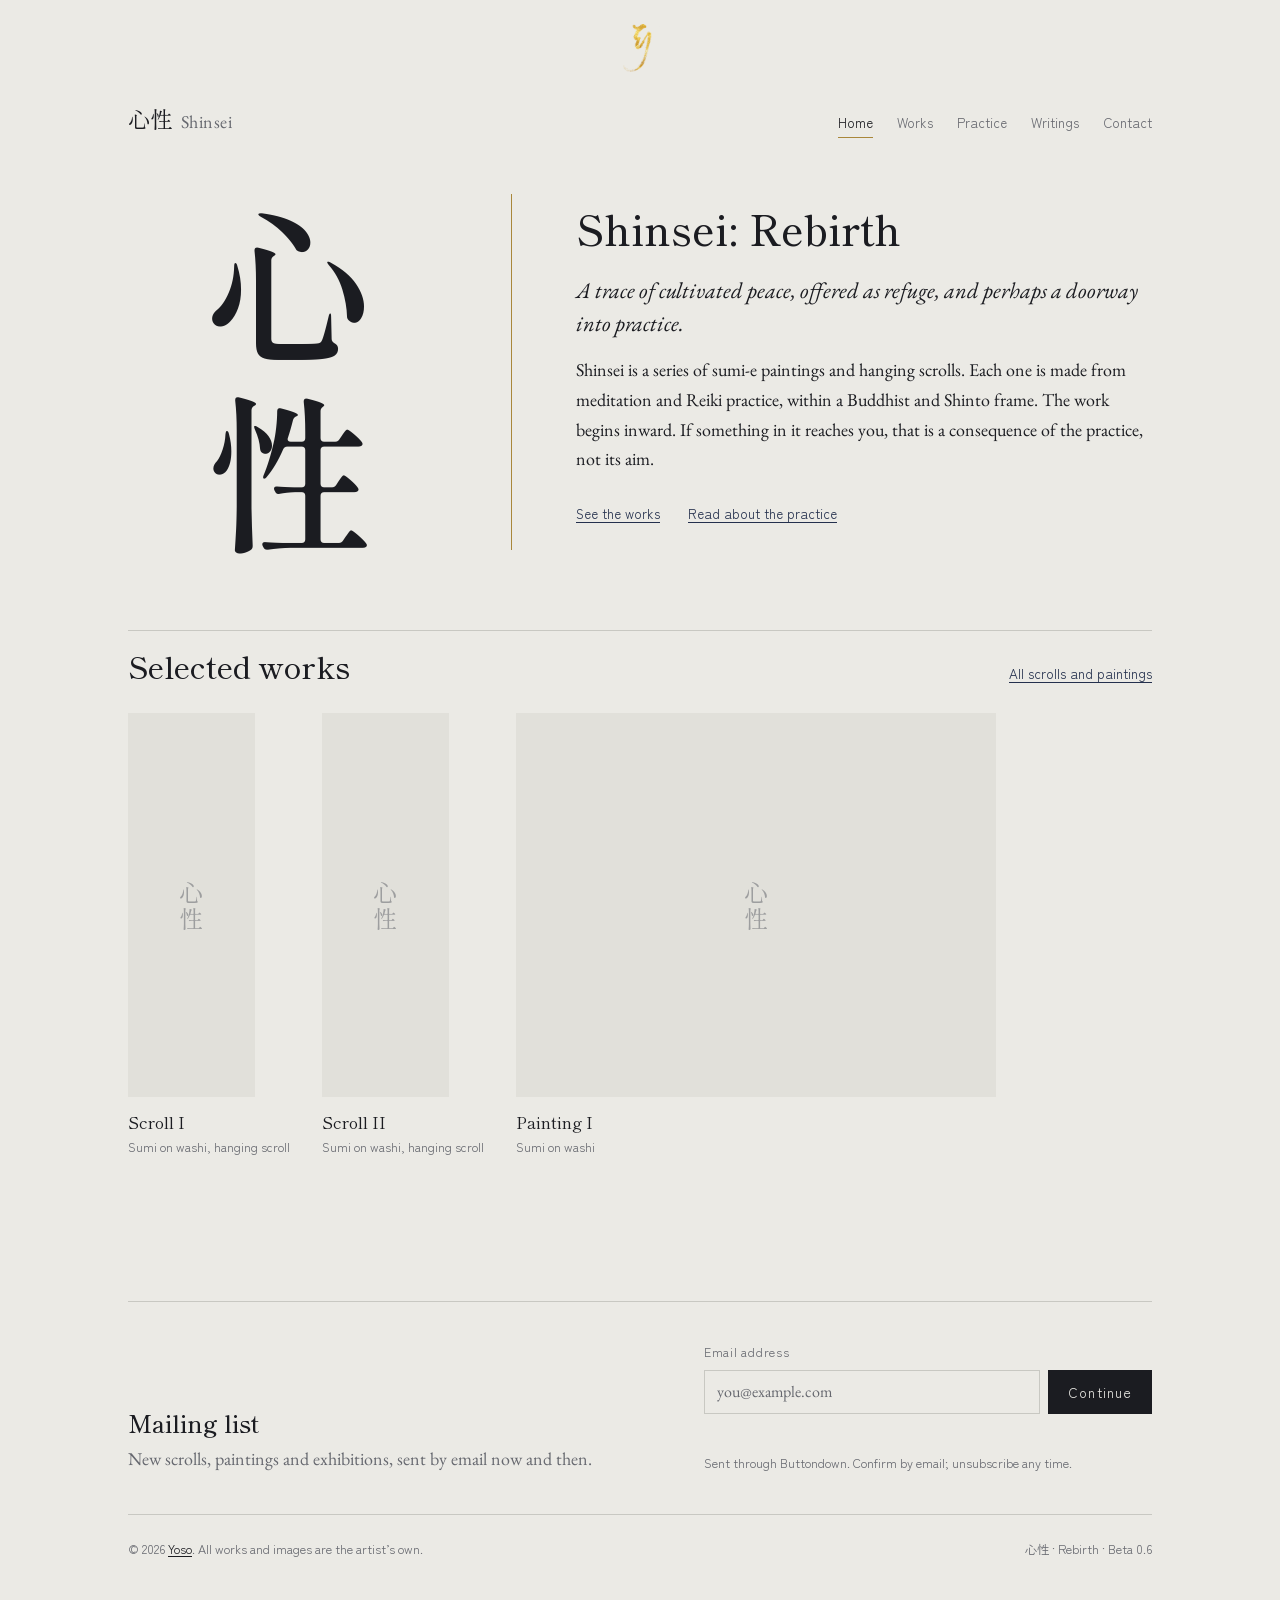
==== commit 79073622: "Beta 0.6: The Vault is now called One Co-Authored-By: Claude Opus 5.5 <noreply@anthropic.com> Claude" ====
--- a/index.html
+++ b/index.html
@@ -67,7 +67,7 @@
     <!-- Newsletter choice: each ticked box becomes a Buttondown tag. Shown after the email step by assets/list-choice.js. -->
     <fieldset class="list-choice" data-list-choice>
       <legend>Which newsletters would you like?</legend>
-      <label class="lc-box"><input type="checkbox" name="tag" value="one"><span><span class="lc-name">The Vault</span><span class="lc-desc">Notes, essays and research from one.yoso.one</span></span></label>
+      <label class="lc-box"><input type="checkbox" name="tag" value="one"><span><span class="lc-name">One</span><span class="lc-desc">Notes, essays and research from one.yoso.one</span></span></label>
       <label class="lc-box"><input type="checkbox" name="tag" value="yosokuro"><span><span class="lc-name">Yosokuro</span><span class="lc-desc">Black-and-white photographs of Japan</span></span></label>
       <label class="lc-box"><input type="checkbox" name="tag" value="shinsei" checked><span><span class="lc-name">Shinsei</span><span class="lc-desc">New paintings, scrolls and exhibitions</span></span></label>
       <label class="lc-box"><input type="checkbox" name="tag" value="river"><span><span class="lc-name">River</span><span class="lc-desc">New short texts</span></span></label>
@@ -79,7 +79,7 @@
 </section>
 <footer class="site-footer">
   <p>&copy; 2026 <a class="hub-link" href="https://hub.yoso.one">Yoso</a>. All works and images are the artist&rsquo;s own.</p>
-  <p>心性 &middot; Rebirth &middot; <span class="version" data-version>Beta 0.5</span></p>
+  <p>心性 &middot; Rebirth &middot; <span class="version" data-version>Beta 0.6</span></p>
 </footer>
 </div>
 <dialog class="viewer" id="viewer" aria-label="Work viewer">
